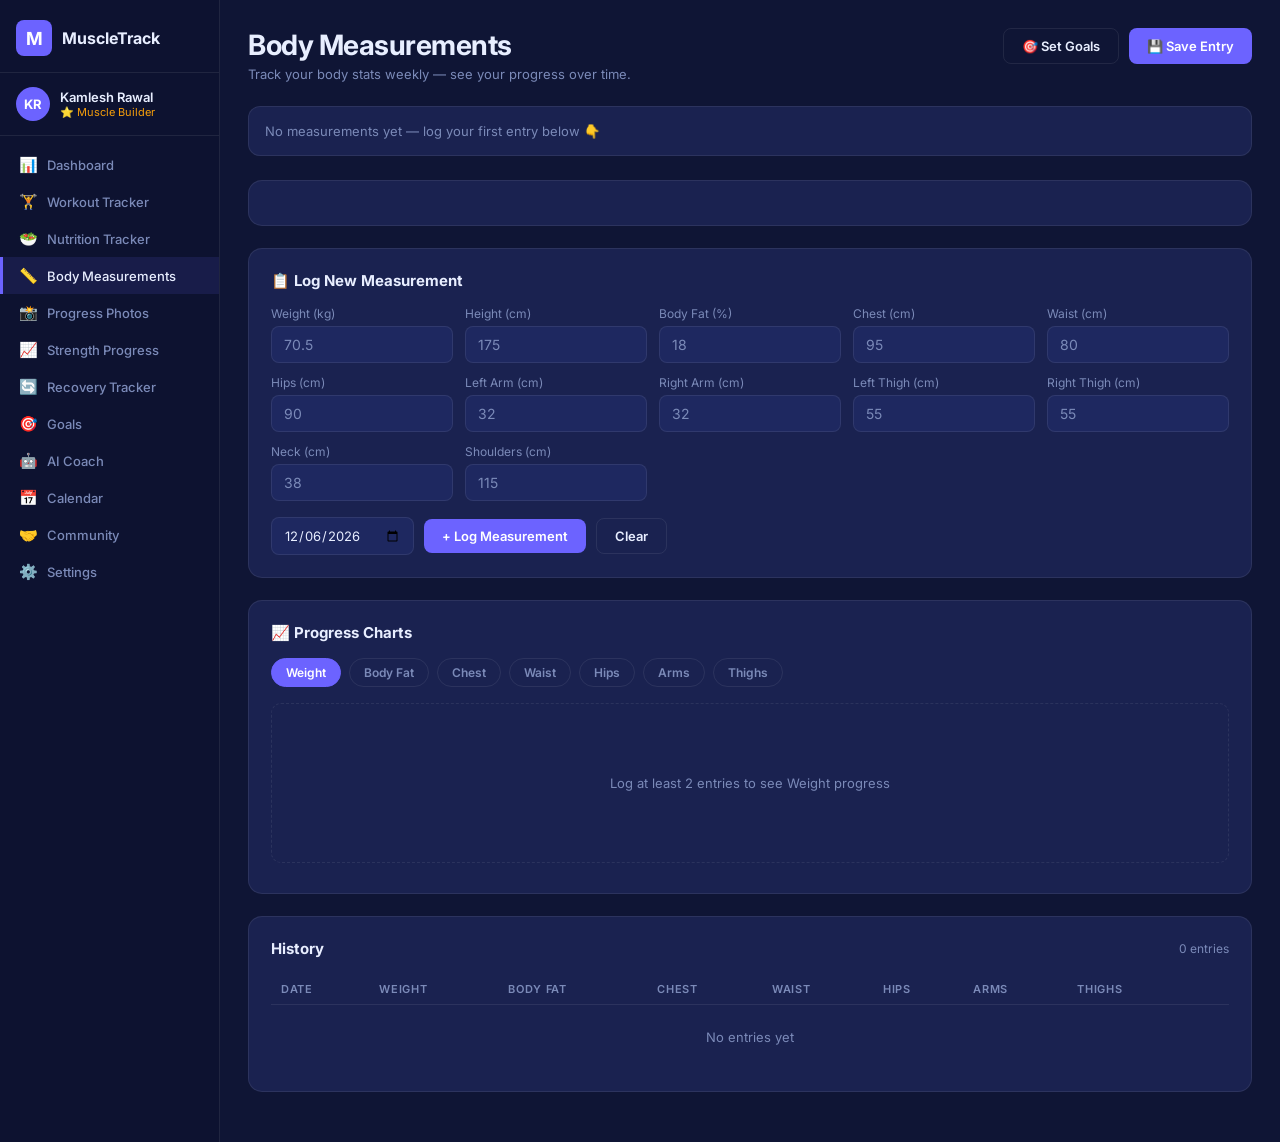
==== body-measurements.html @ 8c23d806 "Add body measurements HTML page" ====
<!DOCTYPE html>
<html lang="en">
<head>
<meta charset="UTF-8"/>
<meta name="viewport" content="width=device-width, initial-scale=1.0"/>
<title>Body Measurements – MuscleTrack</title>
<link href="https://fonts.googleapis.com/css2?family=Inter:wght@400;500;600;700&display=swap" rel="stylesheet"/>
<style>
:root{
  --bg:#0f1535;--sidebar:#0d1230;--card:#1a2250;--card2:#1e2860;
  --accent:#6c63ff;--green:#10b981;--orange:#f59e0b;--red:#ef4444;--blue:#3b82f6;
  --t1:#e8eeff;--t2:#7b8ab8;--border:rgba(255,255,255,0.08);
}
*{box-sizing:border-box;margin:0;padding:0;}
body{background:var(--bg);color:var(--t1);font-family:'Inter',sans-serif;min-height:100vh;display:flex;}
.sidebar{width:220px;min-height:100vh;background:var(--sidebar);border-right:1px solid var(--border);display:flex;flex-direction:column;flex-shrink:0;}
.sb-brand{display:flex;align-items:center;gap:10px;padding:20px 16px 16px;border-bottom:1px solid var(--border);}
.sb-brand-icon{width:36px;height:36px;border-radius:8px;background:var(--accent);display:flex;align-items:center;justify-content:center;font-size:18px;color:#fff;font-weight:700;}
.sb-brand-name{font-size:16px;font-weight:700;}
.sb-user{display:flex;align-items:center;gap:10px;padding:14px 16px;border-bottom:1px solid var(--border);}
.sb-avatar{width:34px;height:34px;border-radius:50%;background:var(--accent);display:flex;align-items:center;justify-content:center;font-size:13px;font-weight:700;color:#fff;flex-shrink:0;}
.sb-uname{font-size:13px;font-weight:600;}
.sb-badge{font-size:11px;color:var(--orange);}
.sb-nav{flex:1;padding:10px 0;}
.nav-item{display:flex;align-items:center;gap:10px;padding:9px 16px;color:var(--t2);text-decoration:none;font-size:13px;font-weight:500;transition:all .2s;border-left:3px solid transparent;}
.nav-item:hover,.nav-item.active{color:var(--t1);background:rgba(108,99,255,.12);border-left-color:var(--accent);}
.nav-icon{font-size:15px;width:18px;text-align:center;}
.main{flex:1;padding:28px;overflow-x:hidden;}
.topbar{display:flex;align-items:flex-start;justify-content:space-between;margin-bottom:24px;flex-wrap:wrap;gap:12px;}
.topbar-title{font-size:28px;font-weight:700;letter-spacing:-.5px;}
.topbar-sub{color:var(--t2);font-size:13px;margin-top:4px;}
.btn{display:inline-flex;align-items:center;gap:6px;padding:9px 18px;border:none;border-radius:8px;font-size:13px;font-weight:600;cursor:pointer;transition:all .2s;font-family:'Inter',sans-serif;}
.btn-accent{background:var(--accent);color:#fff;}
.btn-accent:hover{filter:brightness(1.1);}
.btn-outline{background:transparent;border:1px solid var(--border);color:var(--t1);}
.btn-outline:hover{border-color:var(--accent);color:var(--accent);}
.current-grid{display:grid;grid-template-columns:repeat(auto-fill,minmax(150px,1fr));gap:14px;margin-bottom:24px;}
.stat-card{background:var(--card);border:1px solid var(--border);border-radius:12px;padding:16px;display:flex;flex-direction:column;gap:4px;}
.stat-icon{font-size:22px;margin-bottom:4px;}
.stat-label{font-size:11px;color:var(--t2);text-transform:uppercase;letter-spacing:.05em;}
.stat-val{font-size:24px;font-weight:700;}
.stat-unit{font-size:12px;color:var(--t2);margin-left:2px;}
.stat-change{font-size:11px;margin-top:2px;}
.stat-change.up{color:var(--green);}
.stat-change.down{color:var(--red);}
.stat-change.same{color:var(--t2);}
.log-form{background:var(--card);border:1px solid var(--border);border-radius:14px;padding:22px;margin-bottom:22px;}
.log-form h3{font-size:15px;font-weight:700;margin-bottom:16px;}
.form-grid{display:grid;grid-template-columns:repeat(auto-fill,minmax(160px,1fr));gap:12px;margin-bottom:16px;}
.form-field label{font-size:12px;color:var(--t2);display:block;margin-bottom:5px;}
.form-field input{width:100%;background:var(--card2);border:1px solid var(--border);border-radius:8px;color:var(--t1);font-size:14px;font-weight:600;padding:9px 12px;outline:none;font-family:'Inter',sans-serif;transition:border-color .2s;}
.form-field input:focus{border-color:var(--accent);}
.form-field input::placeholder{color:var(--t2);font-weight:400;}
.form-actions{display:flex;gap:10px;align-items:center;flex-wrap:wrap;}
.form-date{background:var(--card2);border:1px solid var(--border);border-radius:8px;color:var(--t1);font-size:13px;padding:9px 12px;outline:none;font-family:'Inter',sans-serif;}
.form-date:focus{border-color:var(--accent);}
.charts-section{background:var(--card);border:1px solid var(--border);border-radius:14px;padding:22px;margin-bottom:22px;}
.charts-section h3{font-size:15px;font-weight:700;margin-bottom:16px;}
.chart-tabs{display:flex;gap:8px;flex-wrap:wrap;margin-bottom:16px;}
.chart-tab{padding:6px 14px;border-radius:20px;font-size:12px;font-weight:600;cursor:pointer;border:1px solid var(--border);color:var(--t2);background:transparent;font-family:'Inter',sans-serif;transition:all .2s;}
.chart-tab.active{background:var(--accent);color:#fff;border-color:var(--accent);}
.chart-area{height:160px;position:relative;margin-bottom:8px;}
.chart-svg{width:100%;height:100%;}
.chart-empty{display:flex;align-items:center;justify-content:center;height:160px;color:var(--t2);font-size:13px;border:1px dashed var(--border);border-radius:10px;}
.history-section{background:var(--card);border:1px solid var(--border);border-radius:14px;padding:22px;margin-bottom:22px;}
.history-section h3{font-size:15px;font-weight:700;margin-bottom:16px;display:flex;align-items:center;justify-content:space-between;}
.history-table{width:100%;border-collapse:collapse;}
.history-table th{font-size:11px;font-weight:600;text-transform:uppercase;letter-spacing:.06em;color:var(--t2);padding:8px 10px;text-align:left;border-bottom:1px solid var(--border);}
.history-table td{padding:10px 10px;font-size:13px;border-bottom:1px solid rgba(255,255,255,.04);}
.history-table tr:hover td{background:rgba(255,255,255,.02);}
.history-table tr:last-child td{border-bottom:none;}
.badge-new{background:rgba(16,185,129,.15);color:var(--green);font-size:10px;font-weight:700;padding:2px 7px;border-radius:10px;margin-left:6px;}
.del-row{background:none;border:none;color:var(--t2);cursor:pointer;font-size:14px;padding:3px 6px;border-radius:4px;}
.del-row:hover{color:var(--red);}
.change-up{color:var(--green);font-size:11px;}
.change-down{color:var(--red);font-size:11px;}
.bmi-card{background:var(--card);border:1px solid var(--border);border-radius:14px;padding:22px;margin-bottom:22px;display:grid;grid-template-columns:1fr 1fr;gap:20px;}
.bmi-val{font-size:48px;font-weight:700;}
.bmi-label{font-size:14px;color:var(--t2);margin-top:4px;}
.bmi-category{font-size:16px;font-weight:600;margin-top:8px;}
.bmi-bar-track{background:rgba(255,255,255,.08);border-radius:99px;height:10px;margin-top:16px;position:relative;overflow:visible;}
.bmi-pointer{position:absolute;top:-4px;width:18px;height:18px;border-radius:50%;border:3px solid #fff;transform:translateX(-50%);}
.bmi-ranges{display:flex;justify-content:space-between;margin-top:6px;font-size:10px;color:var(--t2);}
.goal-section{display:flex;flex-direction:column;gap:10px;}
.goal-row-item{display:flex;align-items:center;justify-content:space-between;padding:8px 12px;background:var(--card2);border-radius:8px;}
.goal-row-item .gr-label{font-size:12px;color:var(--t2);}
.goal-row-item .gr-val{font-size:14px;font-weight:600;}
.goal-row-item .gr-prog{font-size:11px;color:var(--green);}
.save-toast{position:fixed;bottom:24px;right:24px;background:var(--green);color:#fff;font-size:13px;font-weight:600;padding:10px 20px;border-radius:10px;display:none;z-index:999;}
@media(max-width:700px){.sidebar{display:none;}.main{padding:16px;}.current-grid{grid-template-columns:repeat(2,1fr);}.form-grid{grid-template-columns:repeat(2,1fr);}.bmi-card{grid-template-columns:1fr;}.history-table th:nth-child(n+4),.history-table td:nth-child(n+4){display:none;}}
</style>
</head>
<body>
<aside class="sidebar">
  <div class="sb-brand"><div class="sb-brand-icon">M</div><div class="sb-brand-name">MuscleTrack</div></div>
  <div class="sb-user">
    <div class="sb-avatar" id="sb-av">KR</div>
    <div><div class="sb-uname" id="sb-name">Kamlesh Rawal</div><div class="sb-badge">⭐ Muscle Builder</div></div>
  </div>
  <nav class="sb-nav">
    <a class="nav-item" href="muscle-dashboard.html"><span class="nav-icon">📊</span> Dashboard</a>
    <a class="nav-item" href="workout-tracker.html"><span class="nav-icon">🏋️</span> Workout Tracker</a>
    <a class="nav-item" href="nutrition-tracker.html"><span class="nav-icon">🥗</span> Nutrition Tracker</a>
    <a class="nav-item active" href="body-measurements.html"><span class="nav-icon">📏</span> Body Measurements</a>
    <a class="nav-item" href="#"><span class="nav-icon">📸</span> Progress Photos</a>
    <a class="nav-item" href="#"><span class="nav-icon">📈</span> Strength Progress</a>
    <a class="nav-item" href="#"><span class="nav-icon">🔄</span> Recovery Tracker</a>
    <a class="nav-item" href="#"><span class="nav-icon">🎯</span> Goals</a>
    <a class="nav-item" href="#"><span class="nav-icon">🤖</span> AI Coach</a>
    <a class="nav-item" href="#"><span class="nav-icon">📅</span> Calendar</a>
    <a class="nav-item" href="#"><span class="nav-icon">🤝</span> Community</a>
    <a class="nav-item" href="#"><span class="nav-icon">⚙️</span> Settings</a>
  </nav>
</aside>

<main class="main">
  <div class="topbar">
    <div>
      <div class="topbar-title">Body Measurements</div>
      <div class="topbar-sub">Track your body stats weekly — see your progress over time.</div>
    </div>
    <div style="display:flex;gap:10px;">
      <button class="btn btn-outline" id="btn-set-goals">🎯 Set Goals</button>
      <button class="btn btn-accent" id="btn-save">💾 Save Entry</button>
    </div>
  </div>

  <div class="current-grid" id="current-grid"></div>
  <div class="bmi-card" id="bmi-card"></div>

  <div class="log-form">
    <h3>📋 Log New Measurement</h3>
    <div class="form-grid">
      <div class="form-field"><label>Weight (kg)</label><input id="f-weight" type="number" placeholder="70.5" step="0.1" min="0"/></div>
      <div class="form-field"><label>Height (cm)</label><input id="f-height" type="number" placeholder="175" step="0.5" min="0"/></div>
      <div class="form-field"><label>Body Fat (%)</label><input id="f-fat" type="number" placeholder="18" step="0.1" min="0" max="100"/></div>
      <div class="form-field"><label>Chest (cm)</label><input id="f-chest" type="number" placeholder="95" step="0.5" min="0"/></div>
      <div class="form-field"><label>Waist (cm)</label><input id="f-waist" type="number" placeholder="80" step="0.5" min="0"/></div>
      <div class="form-field"><label>Hips (cm)</label><input id="f-hips" type="number" placeholder="90" step="0.5" min="0"/></div>
      <div class="form-field"><label>Left Arm (cm)</label><input id="f-larm" type="number" placeholder="32" step="0.5" min="0"/></div>
      <div class="form-field"><label>Right Arm (cm)</label><input id="f-rarm" type="number" placeholder="32" step="0.5" min="0"/></div>
      <div class="form-field"><label>Left Thigh (cm)</label><input id="f-lthigh" type="number" placeholder="55" step="0.5" min="0"/></div>
      <div class="form-field"><label>Right Thigh (cm)</label><input id="f-rthigh" type="number" placeholder="55" step="0.5" min="0"/></div>
      <div class="form-field"><label>Neck (cm)</label><input id="f-neck" type="number" placeholder="38" step="0.5" min="0"/></div>
      <div class="form-field"><label>Shoulders (cm)</label><input id="f-shoulders" type="number" placeholder="115" step="0.5" min="0"/></div>
    </div>
    <div class="form-actions">
      <input type="date" class="form-date" id="f-date"/>
      <button class="btn btn-accent" id="btn-log">+ Log Measurement</button>
      <button class="btn btn-outline" id="btn-clear-form">Clear</button>
    </div>
  </div>

  <div class="charts-section">
    <h3>📈 Progress Charts</h3>
    <div class="chart-tabs" id="chart-tabs"></div>
    <div class="chart-area" id="chart-area"></div>
  </div>

  <div class="history-section">
    <h3>
      History
      <span style="font-size:12px;color:var(--t2);font-weight:400;" id="history-count"></span>
    </h3>
    <div style="overflow-x:auto;">
      <table class="history-table">
        <thead><tr>
          <th>Date</th><th>Weight</th><th>Body Fat</th><th>Chest</th><th>Waist</th><th>Hips</th><th>Arms</th><th>Thighs</th><th></th>
        </tr></thead>
        <tbody id="history-body"></tbody>
      </table>
    </div>
  </div>
</main>

<div class="save-toast" id="save-toast">✅ Measurement saved!</div>

<div id="goals-modal" style="display:none;position:fixed;inset:0;background:rgba(0,0,0,.6);z-index:300;align-items:center;justify-content:center;">
  <div style="background:#1a2250;border:1px solid rgba(108,99,255,.4);border-radius:16px;padding:28px;width:420px;max-width:95vw;">
    <h3 style="font-size:18px;font-weight:700;margin-bottom:16px;">🎯 Set Your Goals</h3>
    <div style="display:grid;grid-template-columns:1fr 1fr;gap:10px;margin-bottom:16px;">
      <div class="form-field"><label>Target Weight (kg)</label><input id="g-weight" type="number" step="0.1"/></div>
      <div class="form-field"><label>Target Body Fat (%)</label><input id="g-fat" type="number" step="0.1"/></div>
      <div class="form-field"><label>Target Waist (cm)</label><input id="g-waist" type="number" step="0.5"/></div>
      <div class="form-field"><label>Target Arms (cm)</label><input id="g-arms" type="number" step="0.5"/></div>
    </div>
    <div style="display:flex;gap:10px;justify-content:flex-end;">
      <button class="btn btn-outline" id="btn-close-goals">Cancel</button>
      <button class="btn btn-accent" id="btn-save-goals">Save Goals</button>
    </div>
  </div>
</div>

<script>
const MKEY='mt_measurements_v1';
const GKEY='mt_meas_goals_v1';
const FIELDS=[
  {id:'weight',label:'Weight',unit:'kg',icon:'⚖️',color:'#6c63ff'},
  {id:'fat',label:'Body Fat',unit:'%',icon:'🔥',color:'#ef4444'},
  {id:'chest',label:'Chest',unit:'cm',icon:'💪',color:'#3b82f6'},
  {id:'waist',label:'Waist',unit:'cm',icon:'📏',color:'#f59e0b'},
  {id:'hips',label:'Hips',unit:'cm',icon:'🦋',color:'#10b981'},
  {id:'larm',label:'Left Arm',unit:'cm',icon:'💪',color:'#6c63ff'},
  {id:'rarm',label:'Right Arm',unit:'cm',icon:'💪',color:'#6c63ff'},
  {id:'lthigh',label:'Left Thigh',unit:'cm',icon:'🦵',color:'#f59e0b'},
  {id:'rthigh',label:'Right Thigh',unit:'cm',icon:'🦵',color:'#f59e0b'},
  {id:'neck',label:'Neck',unit:'cm',icon:'📐',color:'#10b981'},
  {id:'shoulders',label:'Shoulders',unit:'cm',icon:'🏋️',color:'#3b82f6'},
  {id:'height',label:'Height',unit:'cm',icon:'📏',color:'#7b8ab8'},
];
let activeChart='weight';

function getEntries(){try{return JSON.parse(localStorage.getItem(MKEY)||'[]');}catch(e){return[];}}
function setEntries(e){localStorage.setItem(MKEY,JSON.stringify(e));}
function getGoals(){try{return JSON.parse(localStorage.getItem(GKEY)||'{}');}catch(e){return{};}}
function setGoals(g){localStorage.setItem(GKEY,JSON.stringify(g));}
function fmtDate(d){return new Date(d+'T12:00:00').toLocaleDateString('en-US',{month:'short',day:'numeric',year:'numeric'});}
function todayISO(){return new Date().toISOString().slice(0,10);}
function bmi(w,h){if(!w||!h)return null;return Math.round((w/((h/100)**2))*10)/10;}
function bmiCategory(b){if(!b)return{label:'—',color:'var(--t2)'};if(b<18.5)return{label:'Underweight',color:'var(--blue)'};if(b<25)return{label:'Normal',color:'var(--green)'};if(b<30)return{label:'Overweight',color:'var(--orange)'};return{label:'Obese',color:'var(--red)'};}

window.addEventListener('DOMContentLoaded',()=>{
  try{const u=JSON.parse(localStorage.getItem('muscletrack_user')||'{}');if(u.name){document.getElementById('sb-name').textContent=u.name;document.getElementById('sb-av').textContent=u.name.split(' ').map(w=>w[0]).join('').slice(0,2).toUpperCase();}}catch(e){}
  document.getElementById('f-date').value=todayISO();
  document.getElementById('btn-log').addEventListener('click',logEntry);
  document.getElementById('btn-save').addEventListener('click',logEntry);
  document.getElementById('btn-clear-form').addEventListener('click',clearForm);
  document.getElementById('btn-set-goals').addEventListener('click',()=>{
    const g=getGoals();
    ['weight','fat','waist','arms'].forEach(k=>{const el=document.getElementById('g-'+k);if(el&&g[k])el.value=g[k];});
    document.getElementById('goals-modal').style.display='flex';
  });
  document.getElementById('btn-close-goals').addEventListener('click',()=>document.getElementById('goals-modal').style.display='none');
  document.getElementById('btn-save-goals').addEventListener('click',()=>{
    const g={};
    ['weight','fat','waist','arms'].forEach(k=>{const v=parseFloat(document.getElementById('g-'+k)?.value);if(v)g[k]=v;});
    setGoals(g);
    document.getElementById('goals-modal').style.display='none';
    render();
  });
  document.getElementById('goals-modal').addEventListener('click',e=>{if(e.target===document.getElementById('goals-modal'))document.getElementById('goals-modal').style.display='none';});
  renderChartTabs();
  render();
});

function logEntry(){
  const entry={date:document.getElementById('f-date').value||todayISO()};
  let hasVal=false;
  FIELDS.forEach(f=>{
    const v=parseFloat(document.getElementById('f-'+f.id)?.value);
    if(!isNaN(v)&&v>0){entry[f.id]=v;hasVal=true;}
  });
  if(!hasVal){alert('Please enter at least one measurement.');return;}
  const entries=getEntries();
  const idx=entries.findIndex(e=>e.date===entry.date);
  if(idx>=0)Object.assign(entries[idx],entry);
  else entries.push(entry);
  entries.sort((a,b)=>a.date.localeCompare(b.date));
  setEntries(entries);
  clearForm();render();
  const t=document.getElementById('save-toast');
  t.style.display='block';setTimeout(()=>t.style.display='none',2000);
}

function clearForm(){
  FIELDS.forEach(f=>{const el=document.getElementById('f-'+f.id);if(el)el.value='';});
  document.getElementById('f-date').value=todayISO();
}

function render(){renderCurrentStats();renderBMI();renderChart();renderHistory();}

function renderCurrentStats(){
  const entries=getEntries();
  if(!entries.length){
    document.getElementById('current-grid').innerHTML='<div style="color:var(--t2);font-size:13px;grid-column:1/-1;padding:16px;background:var(--card);border:1px solid var(--border);border-radius:12px;">No measurements yet — log your first entry below 👇</div>';
    return;
  }
  const latest=entries[entries.length-1];
  const prev=entries.length>1?entries[entries.length-2]:null;
  const shown=['weight','fat','chest','waist','hips','larm'];
  document.getElementById('current-grid').innerHTML=shown.map(fid=>{
    const f=FIELDS.find(x=>x.id===fid);
    const val=latest[fid];
    if(val===undefined)return '';
    const pval=prev?.[fid];
    let changeHtml='';
    if(pval!==undefined){
      const diff=Math.round((val-pval)*10)/10;
      const sign=diff>0?'+':'';
      const cls=fid==='waist'||fid==='fat'?(diff<0?'up':diff>0?'down':'same'):(diff>0?'up':diff<0?'down':'same');
      changeHtml=`<div class="stat-change ${cls}">${sign}${diff} ${f.unit} from last</div>`;
    }
    return `<div class="stat-card">
      <div class="stat-icon">${f.icon}</div>
      <div class="stat-label">${f.label}</div>
      <div><span class="stat-val" style="color:${f.color}">${val}</span><span class="stat-unit">${f.unit}</span></div>
      ${changeHtml}
    </div>`;
  }).join('');
}

function renderBMI(){
  const entries=getEntries();
  const goals=getGoals();
  const el=document.getElementById('bmi-card');
  if(!entries.length){el.innerHTML='';return;}
  const latest=entries[entries.length-1];
  const b=bmi(latest.weight,latest.height);
  const cat=bmiCategory(b);
  const bmiPct=b?Math.min(100,Math.max(0,((b-15)/25)*100)):0;
  el.innerHTML=`
    <div>
      <div style="font-size:13px;font-weight:700;margin-bottom:12px;">BMI Calculator</div>
      <div class="bmi-val" style="color:${cat.color}">${b||'—'}</div>
      <div class="bmi-label">${latest.weight?latest.weight+'kg':''} ${latest.height?'/ '+latest.height+'cm':''}</div>
      <div class="bmi-category" style="color:${cat.color}">${cat.label}</div>
      <div class="bmi-bar-track" style="margin-top:14px;">
        <div style="position:absolute;inset:0;border-radius:99px;background:linear-gradient(to right,#3b82f6 0%,#10b981 30%,#f59e0b 60%,#ef4444 100%);opacity:.5;"></div>
        ${b?`<div class="bmi-pointer" style="left:${bmiPct}%;background:${cat.color};"></div>`:''}
      </div>
      <div class="bmi-ranges"><span>15</span><span>18.5</span><span>25</span><span>30</span><span>40</span></div>
    </div>
    <div>
      <div style="font-size:13px;font-weight:700;margin-bottom:12px;">Goal Progress</div>
      <div class="goal-section">
        ${goals.weight?`<div class="goal-row-item"><span class="gr-label">⚖️ Target Weight</span><span class="gr-val">${goals.weight}kg</span><span class="gr-prog">${latest.weight?(latest.weight<=goals.weight?'✅ Reached':Math.round((latest.weight-goals.weight)*10)/10+'kg away'):'—'}</span></div>`:'<div class="goal-row-item" style="opacity:.5;"><span class="gr-label">No goals set yet</span><span class="gr-val" style="font-size:12px;">Click 🎯 Set Goals</span></div>'}
        ${goals.fat&&latest.fat!==undefined?`<div class="goal-row-item"><span class="gr-label">🔥 Target Body Fat</span><span class="gr-val">${goals.fat}%</span><span class="gr-prog">${latest.fat<=goals.fat?'✅ Reached':Math.round((latest.fat-goals.fat)*10)/10+'% away'}</span></div>`:''}
        ${goals.waist&&latest.waist!==undefined?`<div class="goal-row-item"><span class="gr-label">📏 Target Waist</span><span class="gr-val">${goals.waist}cm</span><span class="gr-prog">${latest.waist<=goals.waist?'✅ Reached':Math.round((latest.waist-goals.waist)*10)/10+'cm away'}</span></div>`:''}
        ${goals.arms&&latest.larm!==undefined?`<div class="goal-row-item"><span class="gr-label">💪 Target Arms</span><span class="gr-val">${goals.arms}cm</span><span class="gr-prog">${latest.larm>=goals.arms?'✅ Reached':Math.round((goals.arms-latest.larm)*10)/10+'cm to go'}</span></div>`:''}
        <div class="goal-row-item"><span class="gr-label">📅 Total Entries</span><span class="gr-val">${entries.length}</span><span class="gr-prog" style="color:var(--t2);">weeks tracked</span></div>
      </div>
    </div>`;
}

function renderChartTabs(){
  const tabs=[{id:'weight',label:'Weight'},{id:'fat',label:'Body Fat'},{id:'chest',label:'Chest'},{id:'waist',label:'Waist'},{id:'hips',label:'Hips'},{id:'larm',label:'Arms'},{id:'lthigh',label:'Thighs'}];
  const wrap=document.getElementById('chart-tabs');
  wrap.innerHTML='';
  tabs.forEach(t=>{
    const btn=document.createElement('button');
    btn.className='chart-tab'+(t.id===activeChart?' active':'');
    btn.textContent=t.label;
    btn.addEventListener('click',()=>{activeChart=t.id;renderChartTabs();renderChart();});
    wrap.appendChild(btn);
  });
}

function renderChart(){
  const entries=getEntries();
  const area=document.getElementById('chart-area');
  const field=FIELDS.find(f=>f.id===activeChart);
  const data=entries.filter(e=>e[activeChart]!==undefined).map(e=>({date:e.date,val:e[activeChart]}));
  if(data.length<2){area.innerHTML=`<div class="chart-empty">Log at least 2 entries to see ${field?.label} progress</div>`;return;}
  const W=800,H=150,pad=40;
  const vals=data.map(d=>d.val);
  const minV=Math.min(...vals),maxV=Math.max(...vals);
  const range=maxV-minV||1;
  const pts=data.map((d,i)=>({x:pad+((W-pad*2)/(data.length-1))*i,y:H-pad-((d.val-minV)/range)*(H-pad*2),d}));
  const path=pts.map((p,i)=>(i===0?`M${p.x},${p.y}`:`L${p.x},${p.y}`)).join(' ');
  const fill=pts.map((p,i)=>(i===0?`M${p.x},${H-10}L${p.x},${p.y}`:`L${p.x},${p.y}`)).join(' ')+`L${pts[pts.length-1].x},${H-10}Z`;
  const color=field?.color||'var(--accent)';
  area.innerHTML=`<svg class="chart-svg" viewBox="0 0 ${W} ${H}" preserveAspectRatio="none">
    <defs><linearGradient id="cg" x1="0" y1="0" x2="0" y2="1"><stop offset="0%" stop-color="${color}" stop-opacity="0.3"/><stop offset="100%" stop-color="${color}" stop-opacity="0"/></linearGradient></defs>
    <path d="${fill}" fill="url(#cg)"/>
    <path d="${path}" fill="none" stroke="${color}" stroke-width="2.5" stroke-linecap="round" stroke-linejoin="round"/>
    ${pts.map((p,i)=>`<circle cx="${p.x}" cy="${p.y}" r="4" fill="${color}" stroke="#1a2250" stroke-width="2"/>
      <text x="${p.x}" y="${p.y-10}" text-anchor="middle" fill="${color}" font-size="11" font-family="Inter">${p.d.val}</text>
      ${i===0||i===pts.length-1||pts.length<=6?`<text x="${p.x}" y="${H-2}" text-anchor="middle" fill="rgba(148,163,184,.6)" font-size="9" font-family="Inter">${fmtDate(p.d.date).replace(/,\s*\d{4}/,'')}</text>`:''}`).join('')}
  </svg>`;
}

function renderHistory(){
  const entries=[...getEntries()].reverse();
  document.getElementById('history-count').textContent=entries.length+' entries';
  const tbody=document.getElementById('history-body');
  if(!entries.length){tbody.innerHTML='<tr><td colspan="9" style="text-align:center;padding:24px;color:var(--t2);">No entries yet</td></tr>';return;}
  tbody.innerHTML=entries.map((e,i)=>{
    const prev=entries[i+1];
    const wChange=prev?.weight?Math.round((e.weight-prev.weight)*10)/10:null;
    return `<tr>
      <td>${fmtDate(e.date)}${i===0?'<span class="badge-new">Latest</span>':''}</td>
      <td>${e.weight??'—'} ${e.weight?'kg':''} ${wChange!==null?`<span class="${wChange>0?'change-down':'change-up'}">${wChange>0?'+':''}${wChange}</span>`:''}</td>
      <td>${e.fat??'—'}${e.fat!==undefined?'%':''}</td>
      <td>${e.chest??'—'}${e.chest!==undefined?' cm':''}</td>
      <td>${e.waist??'—'}${e.waist!==undefined?' cm':''}</td>
      <td>${e.hips??'—'}${e.hips!==undefined?' cm':''}</td>
      <td>${e.larm??'—'}${e.larm!==undefined?' cm':''}</td>
      <td>${e.lthigh??'—'}${e.lthigh!==undefined?' cm':''}</td>
      <td><button class="del-row" data-date="${e.date}">🗑</button></td>
    </tr>`;
  }).join('');
  tbody.querySelectorAll('.del-row').forEach(btn=>{
    btn.addEventListener('click',()=>{
      if(!confirm('Delete this entry?'))return;
      setEntries(getEntries().filter(e=>e.date!==btn.dataset.date));
      render();
    });
  });
}
</script>
</body>
</html>
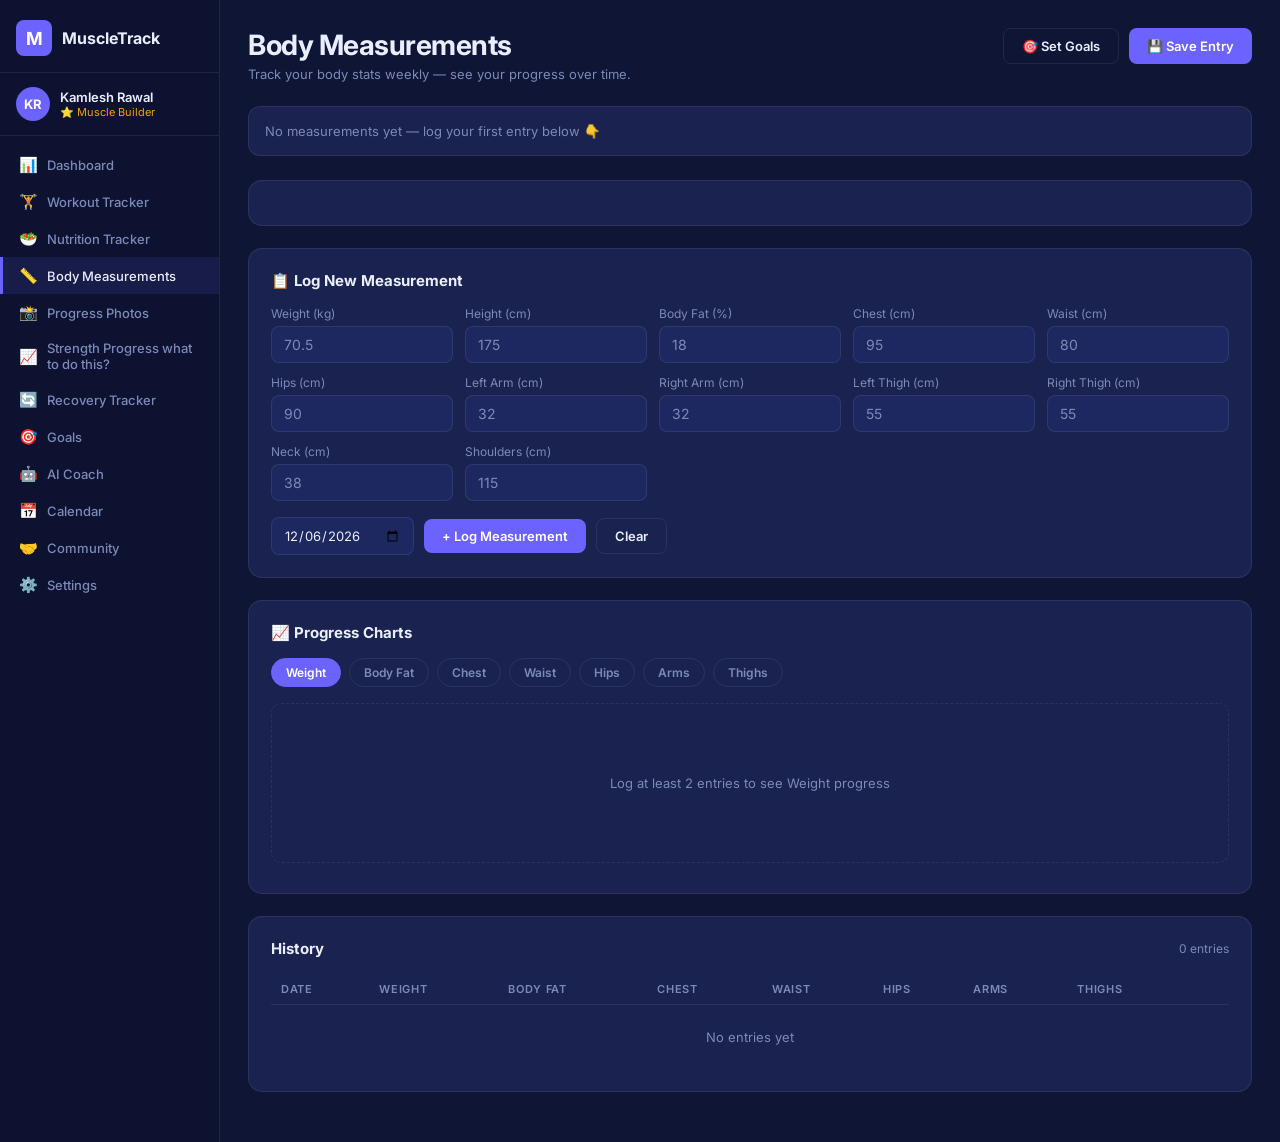
==== commit c3d214ff: "Update Strength Progress link text in navigation" ====
--- a/body-measurements.html
+++ b/body-measurements.html
@@ -102,8 +102,8 @@
     <a class="nav-item" href="workout-tracker.html"><span class="nav-icon">🏋️</span> Workout Tracker</a>
     <a class="nav-item" href="nutrition-tracker.html"><span class="nav-icon">🥗</span> Nutrition Tracker</a>
     <a class="nav-item active" href="body-measurements.html"><span class="nav-icon">📏</span> Body Measurements</a>
-    <a class="nav-item" href="#"><span class="nav-icon">📸</span> Progress Photos</a>
-    <a class="nav-item" href="#"><span class="nav-icon">📈</span> Strength Progress</a>
+    <a class="nav-item" href="progress-photos.html"><span class="nav-icon">📸</span> Progress Photos</a>
+    <a class="nav-item" href="#"><span class="nav-icon">📈</span> Strength Progress what to do this?</a>
     <a class="nav-item" href="#"><span class="nav-icon">🔄</span> Recovery Tracker</a>
     <a class="nav-item" href="#"><span class="nav-icon">🎯</span> Goals</a>
     <a class="nav-item" href="#"><span class="nav-icon">🤖</span> AI Coach</a>
